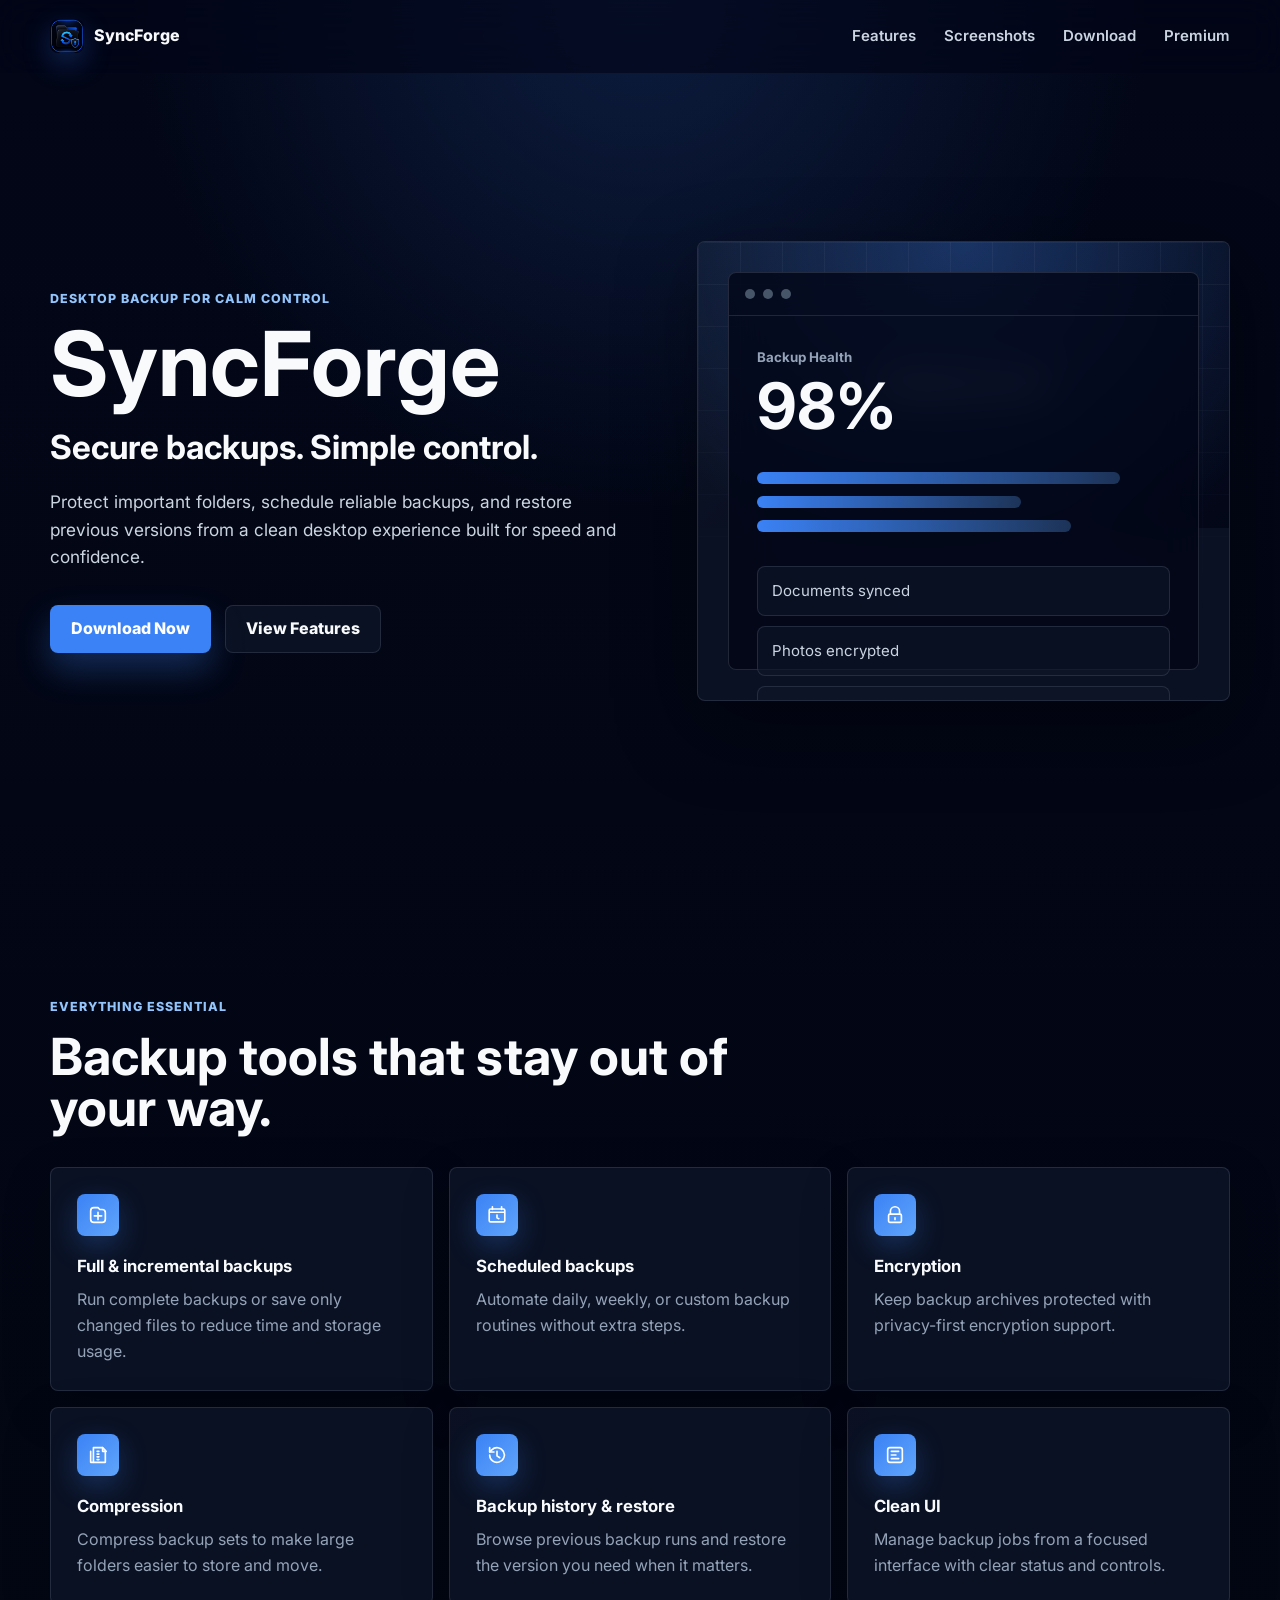
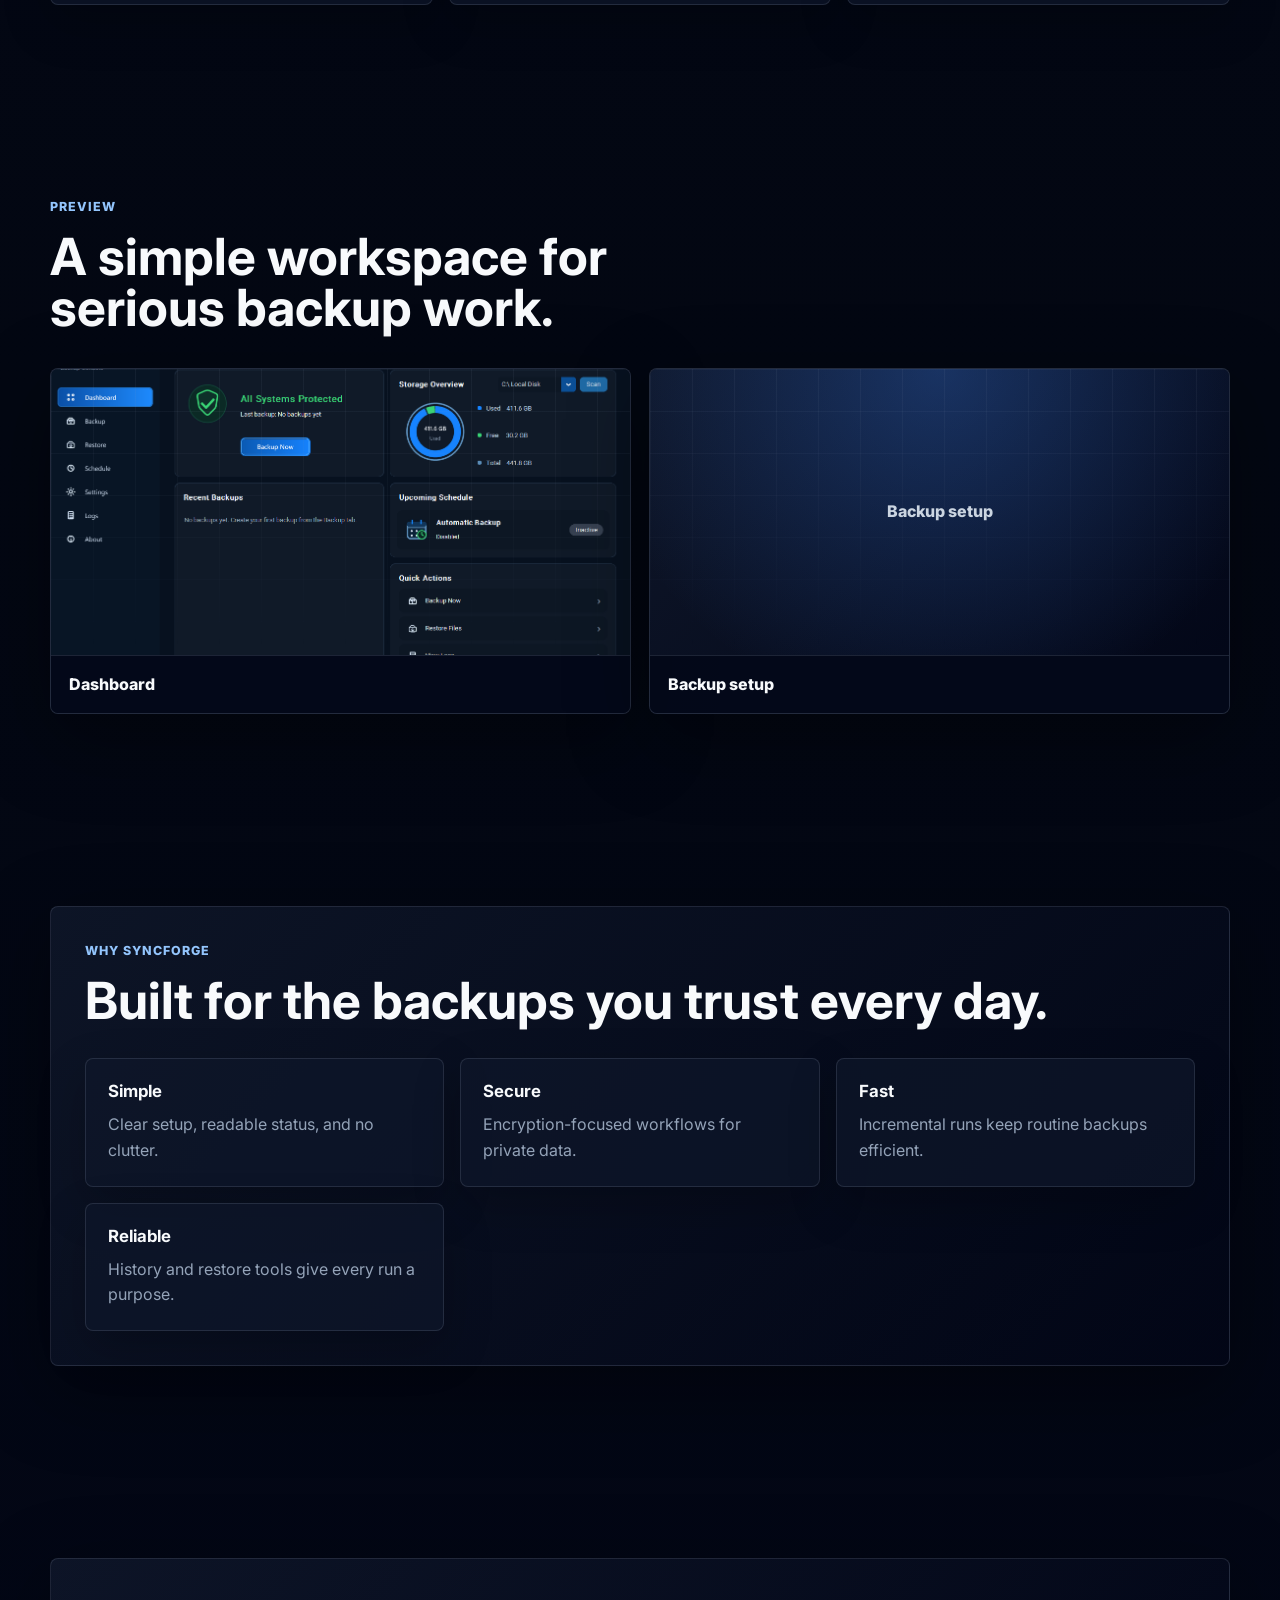
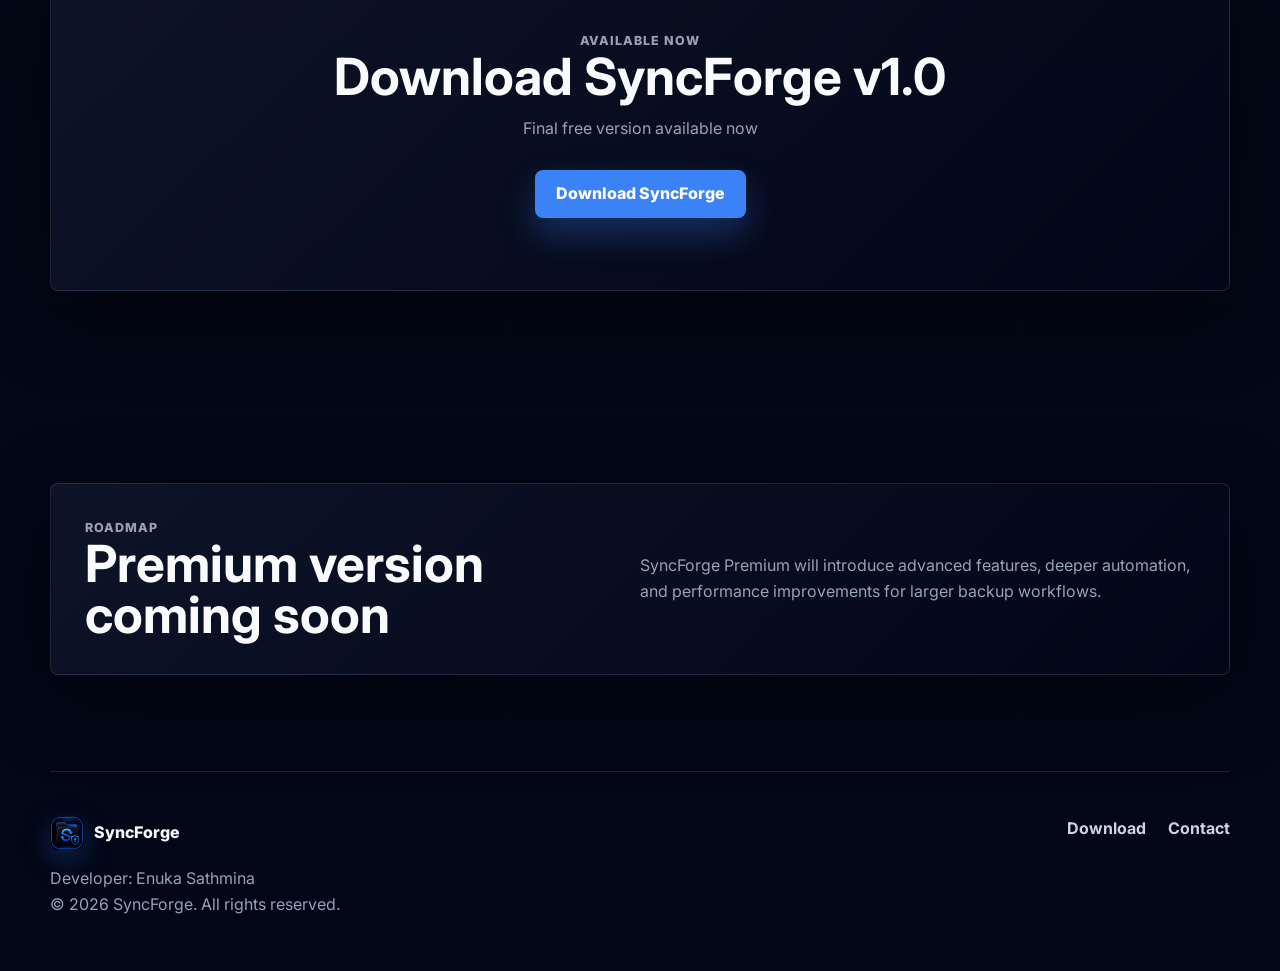
==== index.html @ fff39f25 "Add files via upload" ====
<!DOCTYPE html>
<html lang="en">
<head>
  <meta charset="UTF-8">
  <meta name="viewport" content="width=device-width, initial-scale=1.0">
  <meta name="description" content="SyncForge is a modern desktop backup application for secure backups and simple control.">
  <title>SyncForge | Secure backups. Simple control.</title>
  <link rel="icon" href="icon.ico" type="image/x-icon">
  <link rel="preconnect" href="https://fonts.googleapis.com">
  <link rel="preconnect" href="https://fonts.gstatic.com" crossorigin>
  <link href="https://fonts.googleapis.com/css2?family=Inter:wght@400;500;600;700;800&display=swap" rel="stylesheet">
  <link rel="stylesheet" href="style.css">
</head>
<body>
  <header class="site-header">
    <nav class="nav">
      <a class="brand" href="#top" aria-label="SyncForge home">
        <img class="brand-icon" src="icon.ico" alt="" aria-hidden="true">
        <span>SyncForge</span>
      </a>
      <button class="nav-toggle" type="button" aria-label="Open navigation" aria-expanded="false">
        <span></span>
        <span></span>
      </button>
      <div class="nav-links" data-nav>
        <a href="#features">Features</a>
        <a href="#screenshots">Screenshots</a>
        <a href="#download">Download</a>
        <a href="#premium">Premium</a>
      </div>
    </nav>
  </header>

  <main id="top">
    <section class="hero section">
      <div class="hero-grid">
        <div class="hero-copy reveal">
          <p class="eyebrow">Desktop backup for calm control</p>
          <h1>SyncForge</h1>
          <p class="tagline">Secure backups. Simple control.</p>
          <p class="hero-description">
            Protect important folders, schedule reliable backups, and restore previous versions from a clean desktop experience built for speed and confidence.
          </p>
          <div class="hero-actions">
            <a class="button primary" href="#download">Download Now</a>
            <a class="button secondary" href="#features">View Features</a>
          </div>
        </div>

        <div class="hero-visual reveal" aria-label="SyncForge application preview">
          <img src="assets/banner.png" alt="SyncForge dashboard preview" data-placeholder="Dashboard overview">
          <div class="mockup-shell" aria-hidden="true">
            <div class="mockup-topbar">
              <span></span>
              <span></span>
              <span></span>
            </div>
            <div class="mockup-content">
              <div>
                <small>Backup Health</small>
                <strong>98%</strong>
              </div>
              <div class="progress-stack">
                <span style="--width: 88%"></span>
                <span style="--width: 64%"></span>
                <span style="--width: 76%"></span>
              </div>
              <div class="mockup-list">
                <span>Documents synced</span>
                <span>Photos encrypted</span>
                <span>Restore point ready</span>
              </div>
            </div>
          </div>
        </div>
      </div>
    </section>

    <section class="section features" id="features">
      <div class="section-heading reveal">
        <p class="eyebrow">Everything essential</p>
        <h2>Backup tools that stay out of your way.</h2>
      </div>
      <div class="feature-grid">
        <article class="feature-card reveal">
          <span class="icon" aria-hidden="true">
            <svg viewBox="0 0 24 24"><path d="M4 7.5A3.5 3.5 0 0 1 7.5 4H12l2 2h2.5A3.5 3.5 0 0 1 20 9.5v7A3.5 3.5 0 0 1 16.5 20h-9A3.5 3.5 0 0 1 4 16.5z"/><path d="M8 13h8M12 9v8"/></svg>
          </span>
          <h3>Full & incremental backups</h3>
          <p>Run complete backups or save only changed files to reduce time and storage usage.</p>
        </article>
        <article class="feature-card reveal">
          <span class="icon" aria-hidden="true">
            <svg viewBox="0 0 24 24"><path d="M7 3v3M17 3v3M4 9h16"/><path d="M5 5.5h14A1.5 1.5 0 0 1 20.5 7v11A1.5 1.5 0 0 1 19 19.5H5A1.5 1.5 0 0 1 3.5 18V7A1.5 1.5 0 0 1 5 5.5z"/><path d="M12 12v3l2 1"/></svg>
          </span>
          <h3>Scheduled backups</h3>
          <p>Automate daily, weekly, or custom backup routines without extra steps.</p>
        </article>
        <article class="feature-card reveal">
          <span class="icon" aria-hidden="true">
            <svg viewBox="0 0 24 24"><path d="M7 11V8a5 5 0 0 1 10 0v3"/><path d="M6.5 11h11A1.5 1.5 0 0 1 19 12.5v6A1.5 1.5 0 0 1 17.5 20h-11A1.5 1.5 0 0 1 5 18.5v-6A1.5 1.5 0 0 1 6.5 11z"/><path d="M12 15v2"/></svg>
          </span>
          <h3>Encryption</h3>
          <p>Keep backup archives protected with privacy-first encryption support.</p>
        </article>
        <article class="feature-card reveal">
          <span class="icon" aria-hidden="true">
            <svg viewBox="0 0 24 24"><path d="M7 4h10l3 3v13H7z"/><path d="M17 4v4h4M4 8v12h3M11 8h2M11 11h2M11 14h2M11 17h2"/></svg>
          </span>
          <h3>Compression</h3>
          <p>Compress backup sets to make large folders easier to store and move.</p>
        </article>
        <article class="feature-card reveal">
          <span class="icon" aria-hidden="true">
            <svg viewBox="0 0 24 24"><path d="M4 12a8 8 0 1 0 2.34-5.66L4 8.68"/><path d="M4 4v4.68h4.68M12 8v5l3 2"/></svg>
          </span>
          <h3>Backup history & restore</h3>
          <p>Browse previous backup runs and restore the version you need when it matters.</p>
        </article>
        <article class="feature-card reveal">
          <span class="icon" aria-hidden="true">
            <svg viewBox="0 0 24 24"><path d="M4 6.5A2.5 2.5 0 0 1 6.5 4h11A2.5 2.5 0 0 1 20 6.5v11a2.5 2.5 0 0 1-2.5 2.5h-11A2.5 2.5 0 0 1 4 17.5z"/><path d="M8 8h8M8 12h5M8 16h8"/></svg>
          </span>
          <h3>Clean UI</h3>
          <p>Manage backup jobs from a focused interface with clear status and controls.</p>
        </article>
      </div>
    </section>

    <section class="section screenshots" id="screenshots">
      <div class="section-heading reveal">
        <p class="eyebrow">Preview</p>
        <h2>A simple workspace for serious backup work.</h2>
      </div>
      <div class="screenshot-grid">
        <figure class="screenshot-card reveal">
          <img src="Dashboard.png" alt="SyncForge dashboard screenshot" data-placeholder="Dashboard">
          <figcaption>Dashboard</figcaption>
        </figure>
        <figure class="screenshot-card reveal">
          <img src="Backup.png" alt="SyncForge backup setup screenshot" data-placeholder="Backup setup">
          <figcaption>Backup setup</figcaption>
        </figure>
      </div>
    </section>

    <section class="section why" id="why">
      <div class="why-panel reveal">
        <div>
          <p class="eyebrow">Why SyncForge</p>
          <h2>Built for the backups you trust every day.</h2>
        </div>
        <div class="why-grid">
          <div>
            <h3>Simple</h3>
            <p>Clear setup, readable status, and no clutter.</p>
          </div>
          <div>
            <h3>Secure</h3>
            <p>Encryption-focused workflows for private data.</p>
          </div>
          <div>
            <h3>Fast</h3>
            <p>Incremental runs keep routine backups efficient.</p>
          </div>
          <div>
            <h3>Reliable</h3>
            <p>History and restore tools give every run a purpose.</p>
          </div>
        </div>
      </div>
    </section>

    <section class="section download" id="download">
      <div class="download-card reveal">
        <p class="eyebrow">Available now</p>
        <h2>Download SyncForge v1.0</h2>
        <p>Final free version available now</p>
        <a class="button primary" href="https://github.com/EnukaSathmina/SyncForge-exe/releases/download/v1.0/SyncForge.exe" target="_blank" rel="noopener noreferrer">Download SyncForge</a>
      </div>
    </section>

    <section class="section premium" id="premium">
      <div class="premium-grid reveal">
        <div>
          <p class="eyebrow">Roadmap</p>
          <h2>Premium version coming soon</h2>
        </div>
        <p>
          SyncForge Premium will introduce advanced features, deeper automation, and performance improvements for larger backup workflows.
        </p>
      </div>
    </section>
  </main>

  <footer class="footer">
    <div>
      <a class="brand" href="#top" aria-label="SyncForge home">
        <img class="brand-icon" src="icon.ico" alt="" aria-hidden="true">
        <span>SyncForge</span>
      </a>
      <p>Developer: Enuka Sathmina</p>
      <p>&copy; <span data-year></span> SyncForge. All rights reserved.</p>
    </div>
    <div class="footer-links">
      <a href="#download">Download</a>
      <a href="mailto:enukasathmina@gmail.com">Contact</a>
    </div>
  </footer>

  <script src="script.js"></script>
</body>
</html>
---- style.css ----
:root {
  --bg: #020617;
  --bg-deep: #030712;
  --panel: rgba(15, 23, 42, 0.72);
  --panel-strong: rgba(15, 23, 42, 0.92);
  --line: rgba(148, 163, 184, 0.18);
  --text: #f8fafc;
  --muted: #94a3b8;
  --soft: #cbd5e1;
  --accent: #3b82f6;
  --accent-strong: #2563eb;
  --shadow: 0 24px 80px rgba(0, 0, 0, 0.38);
  --radius: 8px;
  --max-width: 1180px;
}

* {
  box-sizing: border-box;
}

html {
  scroll-behavior: smooth;
}

body {
  margin: 0;
  font-family: "Inter", system-ui, -apple-system, BlinkMacSystemFont, "Segoe UI", sans-serif;
  color: var(--text);
  background:
    radial-gradient(circle at 50% 0%, rgba(59, 130, 246, 0.18), transparent 32rem),
    linear-gradient(180deg, #020617 0%, #030712 48%, #020617 100%);
  line-height: 1.6;
  min-width: 320px;
}

body.nav-open {
  overflow: hidden;
}

a {
  color: inherit;
  text-decoration: none;
}

img {
  display: block;
  max-width: 100%;
}

.site-header {
  position: sticky;
  top: 0;
  z-index: 20;
  border-bottom: 1px solid transparent;
  background: rgba(2, 6, 23, 0.66);
  backdrop-filter: blur(18px);
}

.site-header.scrolled {
  border-color: var(--line);
}

.nav {
  width: min(100% - 40px, var(--max-width));
  height: 72px;
  margin: 0 auto;
  display: flex;
  align-items: center;
  justify-content: space-between;
}

.brand {
  display: inline-flex;
  align-items: center;
  gap: 10px;
  font-weight: 800;
  letter-spacing: 0;
}

.icon {
  display: inline-grid;
  place-items: center;
  color: #fff;
  background: linear-gradient(135deg, var(--accent), #60a5fa);
  box-shadow: 0 10px 28px rgba(59, 130, 246, 0.28);
}

.brand-icon {
  width: 34px;
  height: 34px;
  border-radius: 8px;
  object-fit: cover;
  box-shadow: 0 10px 28px rgba(59, 130, 246, 0.28);
}

.nav-links {
  display: flex;
  align-items: center;
  gap: 28px;
  color: var(--soft);
  font-size: 0.94rem;
  font-weight: 600;
}

.nav-links a {
  transition: color 180ms ease;
}

.nav-links a:hover {
  color: var(--text);
}

.nav-toggle {
  display: none;
  width: 42px;
  height: 42px;
  border: 1px solid var(--line);
  border-radius: 8px;
  background: rgba(15, 23, 42, 0.72);
  cursor: pointer;
}

.nav-toggle span {
  display: block;
  width: 18px;
  height: 2px;
  margin: 5px auto;
  border-radius: 999px;
  background: var(--text);
  transition: transform 180ms ease;
}

.section {
  width: min(100% - 40px, var(--max-width));
  margin: 0 auto;
  padding: 96px 0;
}

.hero {
  min-height: calc(100vh - 72px);
  display: grid;
  align-items: center;
  padding-top: 64px;
}

.hero-grid {
  display: grid;
  grid-template-columns: minmax(0, 1fr) minmax(380px, 0.9fr);
  gap: 54px;
  align-items: center;
}

.eyebrow {
  margin: 0 0 14px;
  color: #93c5fd;
  font-size: 0.78rem;
  font-weight: 800;
  letter-spacing: 0.08em;
  text-transform: uppercase;
}

h1,
h2,
h3,
p {
  overflow-wrap: break-word;
}

h1 {
  margin: 0;
  font-size: clamp(3.35rem, 7vw, 6rem);
  line-height: 0.92;
  letter-spacing: 0;
  overflow-wrap: normal;
  word-break: keep-all;
}

h2 {
  margin: 0;
  font-size: clamp(2rem, 4vw, 4rem);
  line-height: 1;
  letter-spacing: 0;
}

h3 {
  margin: 0 0 10px;
  font-size: 1.05rem;
  line-height: 1.25;
}

.tagline {
  margin: 22px 0 0;
  color: var(--text);
  font-size: clamp(1.35rem, 2.6vw, 2.2rem);
  font-weight: 700;
  line-height: 1.15;
}

.hero-description {
  max-width: 650px;
  margin: 22px 0 0;
  color: var(--soft);
  font-size: 1.08rem;
}

.hero-actions {
  display: flex;
  flex-wrap: wrap;
  gap: 14px;
  margin-top: 34px;
}

.button {
  display: inline-flex;
  align-items: center;
  justify-content: center;
  min-height: 48px;
  padding: 0 20px;
  border: 1px solid transparent;
  border-radius: 8px;
  font-weight: 800;
  transition: transform 180ms ease, border-color 180ms ease, background 180ms ease, box-shadow 180ms ease;
}

.button:hover {
  transform: translateY(-2px);
}

.button.primary {
  background: var(--accent);
  color: #fff;
  box-shadow: 0 16px 34px rgba(59, 130, 246, 0.3);
}

.button.primary:hover {
  background: var(--accent-strong);
}

.button.secondary {
  border-color: var(--line);
  color: var(--text);
  background: rgba(15, 23, 42, 0.66);
}

.button.secondary:hover {
  border-color: rgba(59, 130, 246, 0.48);
  background: rgba(30, 41, 59, 0.72);
}

.hero-visual,
.screenshot-card {
  position: relative;
  overflow: hidden;
  border: 1px solid var(--line);
  border-radius: var(--radius);
  background: var(--panel);
  box-shadow: var(--shadow);
}

.hero-visual {
  min-height: 460px;
  isolation: isolate;
}

.hero-visual img {
  position: absolute;
  inset: 0;
  width: 100%;
  height: 100%;
  object-fit: cover;
  opacity: 0.42;
}

.hero-visual img.is-missing,
.screenshot-card img.is-missing {
  display: none;
}

.mockup-shell {
  position: absolute;
  inset: 30px;
  z-index: 2;
  border: 1px solid rgba(226, 232, 240, 0.14);
  border-radius: var(--radius);
  background: rgba(2, 6, 23, 0.78);
  backdrop-filter: blur(20px);
}

.mockup-topbar {
  display: flex;
  gap: 8px;
  padding: 16px;
  border-bottom: 1px solid var(--line);
}

.mockup-topbar span {
  width: 10px;
  height: 10px;
  border-radius: 50%;
  background: #475569;
}

.mockup-content {
  padding: 28px;
}

.mockup-content small {
  color: var(--muted);
  font-weight: 700;
}

.mockup-content strong {
  display: block;
  margin-top: 4px;
  font-size: 4rem;
  line-height: 1;
}

.progress-stack {
  display: grid;
  gap: 12px;
  margin: 34px 0;
}

.progress-stack span {
  height: 12px;
  width: var(--width);
  border-radius: 999px;
  background: linear-gradient(90deg, var(--accent), rgba(96, 165, 250, 0.28));
}

.mockup-list {
  display: grid;
  gap: 10px;
  color: var(--soft);
  font-size: 0.94rem;
}

.mockup-list span {
  padding: 12px 14px;
  border: 1px solid var(--line);
  border-radius: var(--radius);
  background: rgba(15, 23, 42, 0.64);
}

.section-heading {
  max-width: 720px;
  margin-bottom: 34px;
}

.feature-grid,
.why-grid {
  display: grid;
  grid-template-columns: repeat(3, minmax(0, 1fr));
  gap: 16px;
}

.feature-card,
.why-grid div {
  border: 1px solid var(--line);
  border-radius: var(--radius);
  background: var(--panel);
  box-shadow: 0 18px 48px rgba(0, 0, 0, 0.22);
}

.feature-card {
  padding: 26px;
  transition: transform 180ms ease, border-color 180ms ease, background 180ms ease;
}

.feature-card:hover {
  transform: translateY(-4px);
  border-color: rgba(59, 130, 246, 0.44);
  background: var(--panel-strong);
}

.feature-card p,
.why-grid p,
.premium-grid p,
.download-card p,
.footer p {
  margin: 0;
  color: var(--muted);
}

.icon {
  width: 42px;
  height: 42px;
  margin-bottom: 20px;
  border-radius: 8px;
}

.icon svg {
  width: 22px;
  height: 22px;
  fill: none;
  stroke: currentColor;
  stroke-width: 1.8;
  stroke-linecap: round;
  stroke-linejoin: round;
}

.screenshot-grid {
  display: grid;
  grid-template-columns: repeat(2, minmax(0, 1fr));
  gap: 18px;
}

.screenshot-card {
  margin: 0;
  min-height: 330px;
  display: flex;
  flex-direction: column;
}

.screenshot-card::before,
.hero-visual::before {
  content: attr(data-placeholder);
}

.screenshot-card::after,
.hero-visual::after {
  content: "";
  position: absolute;
  inset: 0;
  background:
    linear-gradient(rgba(148, 163, 184, 0.08) 1px, transparent 1px),
    linear-gradient(90deg, rgba(148, 163, 184, 0.08) 1px, transparent 1px);
  background-size: 42px 42px;
  mask-image: linear-gradient(to bottom, black, transparent 82%);
  pointer-events: none;
}

.screenshot-card img {
  width: 100%;
  height: 286px;
  object-fit: cover;
}

.screenshot-card figcaption {
  position: relative;
  z-index: 2;
  padding: 16px 18px;
  border-top: 1px solid var(--line);
  background: rgba(2, 6, 23, 0.78);
  font-weight: 800;
}

.image-placeholder {
  min-height: 286px;
  display: grid;
  place-items: center;
  padding: 24px;
  color: var(--soft);
  background:
    radial-gradient(circle at 50% 0%, rgba(59, 130, 246, 0.3), transparent 22rem),
    linear-gradient(135deg, rgba(15, 23, 42, 0.82), rgba(2, 6, 23, 0.92));
  text-align: center;
  font-weight: 800;
}

.why-panel,
.download-card,
.premium-grid {
  border: 1px solid var(--line);
  border-radius: var(--radius);
  background: linear-gradient(135deg, rgba(15, 23, 42, 0.86), rgba(2, 6, 23, 0.86));
  box-shadow: var(--shadow);
}

.why-panel {
  padding: 34px;
}

.why-grid {
  margin-top: 32px;
}

.why-grid div {
  padding: 22px;
}

.download-card {
  padding: clamp(34px, 6vw, 72px);
  text-align: center;
}

.download-card h2 {
  margin-bottom: 14px;
}

.download-card .button {
  margin-top: 28px;
}

.premium-grid {
  display: grid;
  grid-template-columns: 0.95fr 1fr;
  gap: 28px;
  align-items: center;
  padding: 34px;
}

.footer {
  width: min(100% - 40px, var(--max-width));
  margin: 0 auto;
  padding: 44px 0 54px;
  border-top: 1px solid var(--line);
  display: flex;
  justify-content: space-between;
  gap: 28px;
}

.footer .brand {
  margin-bottom: 16px;
}

.footer-links {
  display: flex;
  gap: 22px;
  color: var(--soft);
  font-weight: 700;
}

.footer-links a:hover {
  color: var(--text);
}

.reveal {
  opacity: 0;
  transform: translateY(18px);
  transition: opacity 600ms ease, transform 600ms ease;
}

.reveal.visible {
  opacity: 1;
  transform: translateY(0);
}

@media (max-width: 1040px) {
  .hero-grid,
  .premium-grid {
    grid-template-columns: 1fr;
  }

  .hero {
    min-height: auto;
  }

  .hero-visual {
    min-height: 410px;
  }

  .feature-grid,
  .why-grid {
    grid-template-columns: repeat(2, minmax(0, 1fr));
  }
}

@media (max-width: 720px) {
  .nav-toggle {
    display: block;
  }

  .nav-links {
    position: fixed;
    top: 72px;
    left: 20px;
    right: 20px;
    display: grid;
    gap: 0;
    padding: 10px;
    border: 1px solid var(--line);
    border-radius: var(--radius);
    background: rgba(2, 6, 23, 0.96);
    box-shadow: var(--shadow);
    opacity: 0;
    pointer-events: none;
    transform: translateY(-10px);
    transition: opacity 180ms ease, transform 180ms ease;
  }

  .nav-links.open {
    opacity: 1;
    pointer-events: auto;
    transform: translateY(0);
  }

  .nav-links a {
    padding: 14px;
    border-radius: 8px;
  }

  .nav-links a:hover {
    background: rgba(15, 23, 42, 0.9);
  }

  .nav-toggle[aria-expanded="true"] span:first-child {
    transform: translateY(3px) rotate(45deg);
  }

  .nav-toggle[aria-expanded="true"] span:last-child {
    transform: translateY(-4px) rotate(-45deg);
  }

  .section {
    width: min(100% - 28px, var(--max-width));
    padding: 72px 0;
  }

  .hero {
    padding-top: 42px;
  }

  .hero-actions,
  .button {
    width: 100%;
  }

  .feature-grid,
  .why-grid,
  .screenshot-grid {
    grid-template-columns: 1fr;
  }

  .hero-visual,
  .screenshot-card {
    min-height: 320px;
  }

  .mockup-shell {
    inset: 16px;
  }

  .mockup-content {
    padding: 20px;
  }

  .mockup-content strong {
    font-size: 3rem;
  }

  .footer {
    width: min(100% - 28px, var(--max-width));
    flex-direction: column;
  }

  .footer-links {
    flex-wrap: wrap;
  }
}

@media (prefers-reduced-motion: reduce) {
  *,
  *::before,
  *::after {
    scroll-behavior: auto !important;
    transition-duration: 0.01ms !important;
    animation-duration: 0.01ms !important;
  }
}
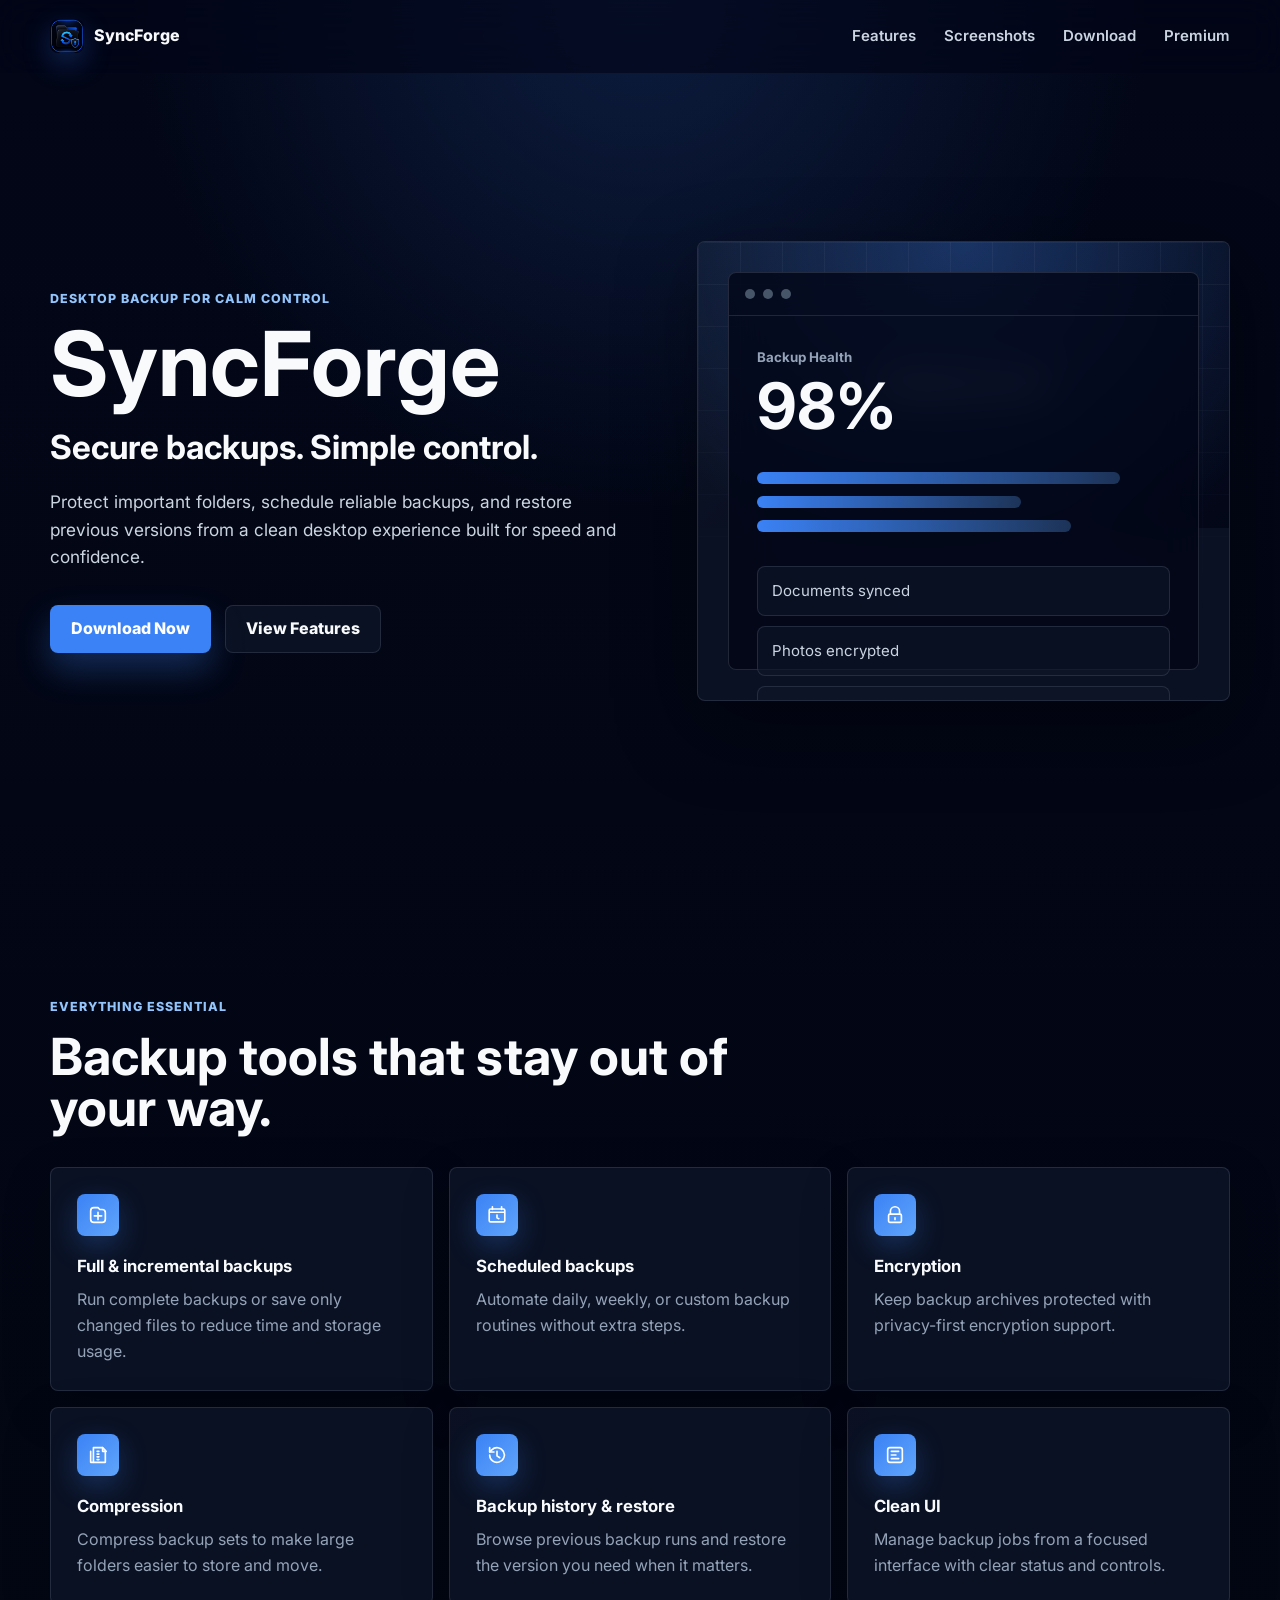
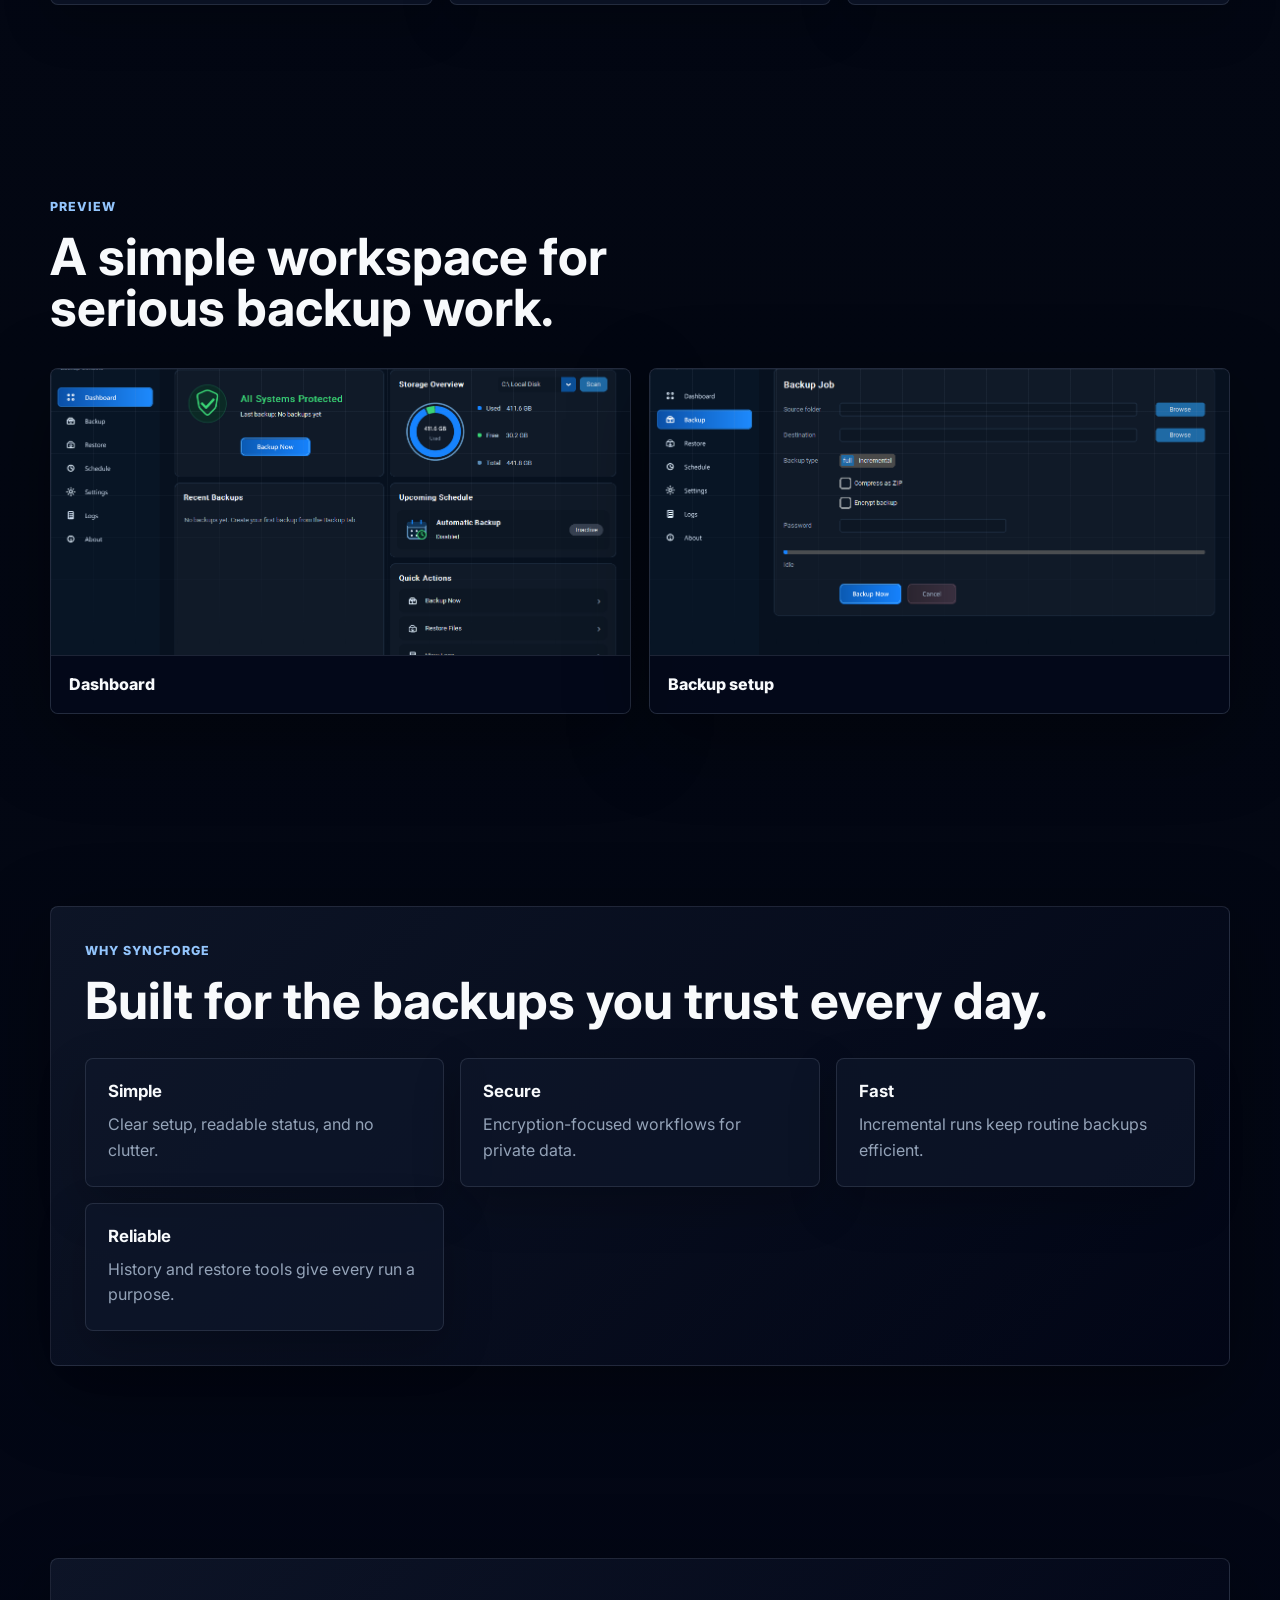
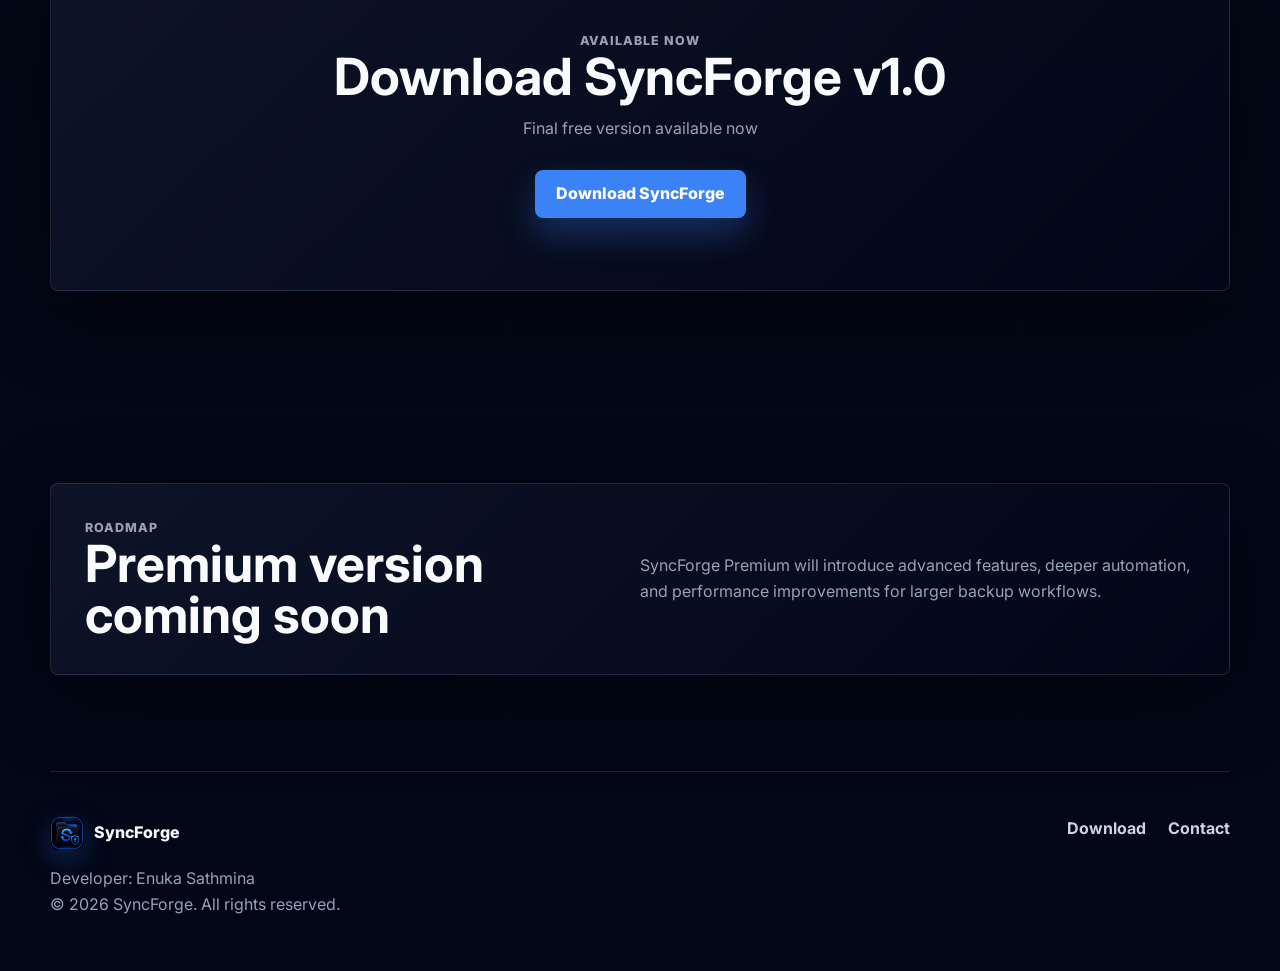
==== commit 22d2fa00: "Rename Backup.png to backup.png in index.html" ====
--- a/index.html
+++ b/index.html
@@ -138,7 +138,7 @@
           <figcaption>Dashboard</figcaption>
         </figure>
         <figure class="screenshot-card reveal">
-          <img src="Backup.png" alt="SyncForge backup setup screenshot" data-placeholder="Backup setup">
+          <img src="backup.png" alt="SyncForge backup setup screenshot" data-placeholder="Backup setup">
           <figcaption>Backup setup</figcaption>
         </figure>
       </div>
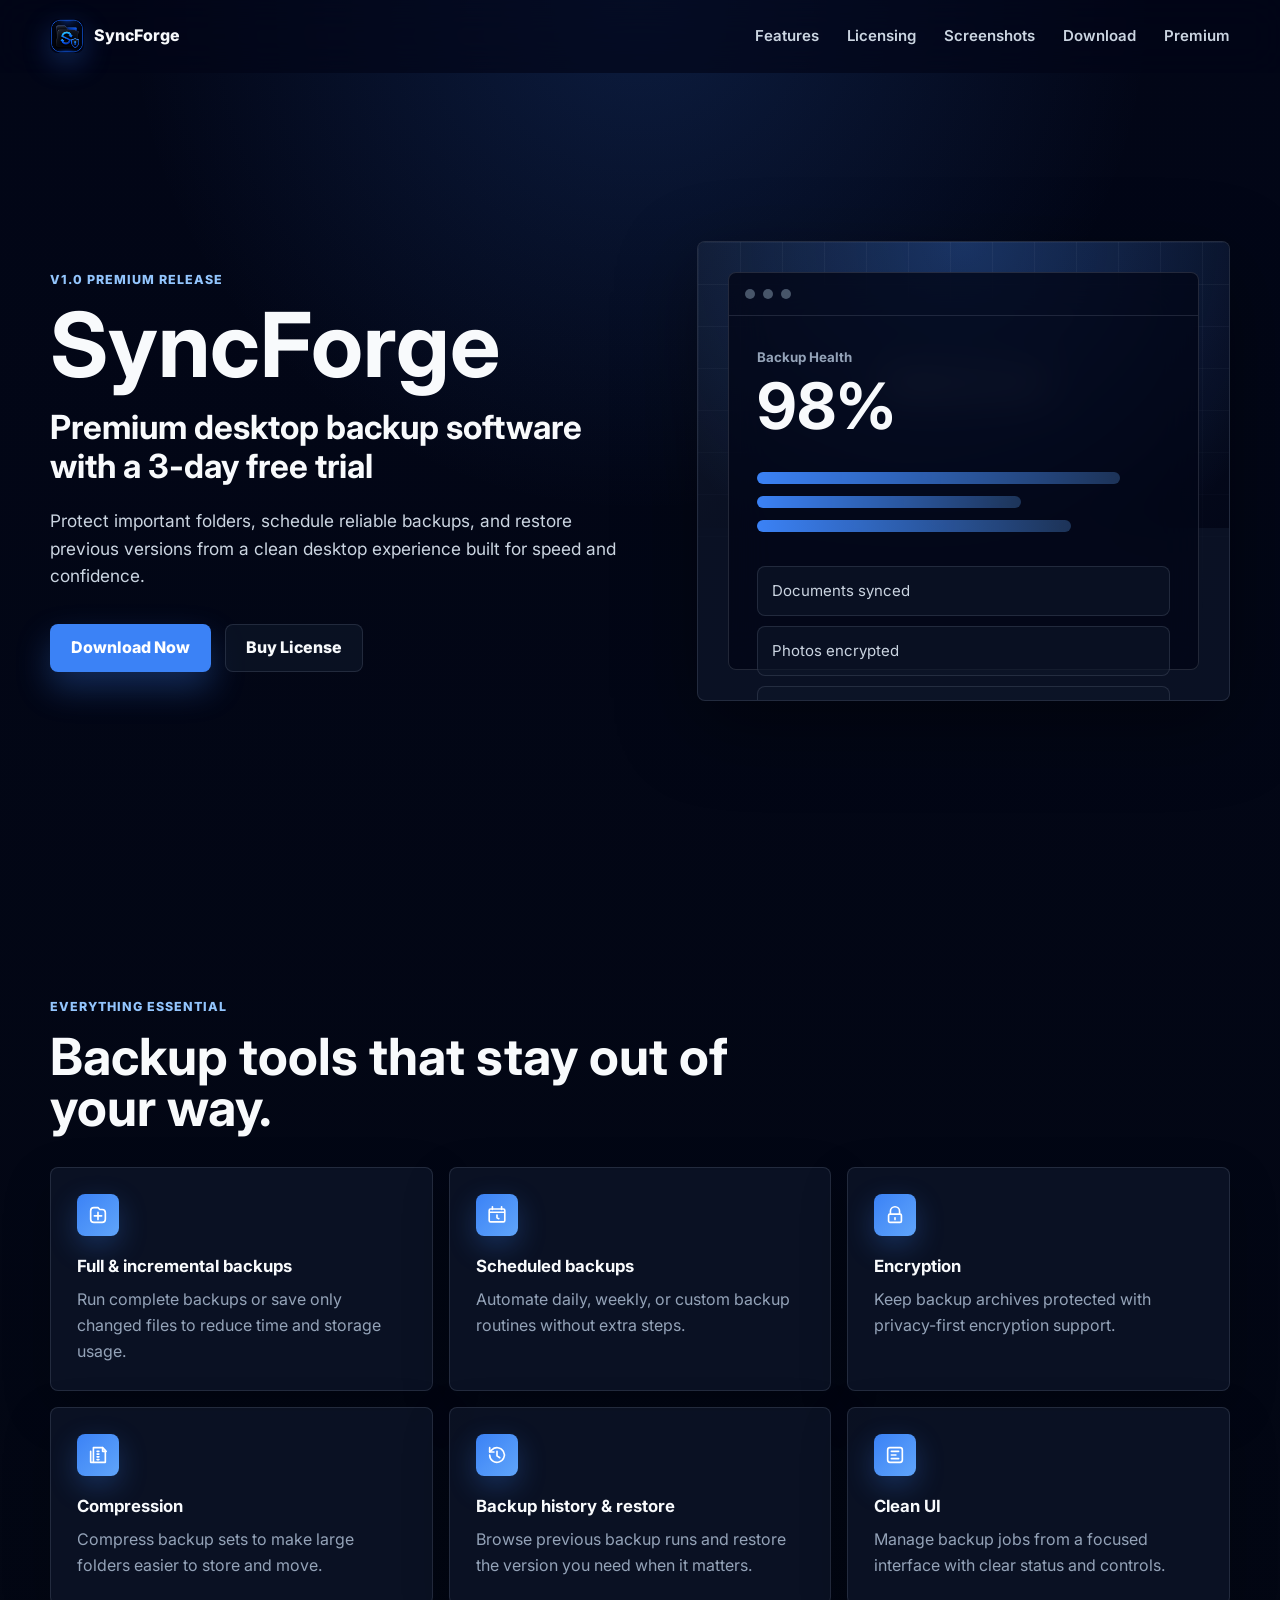
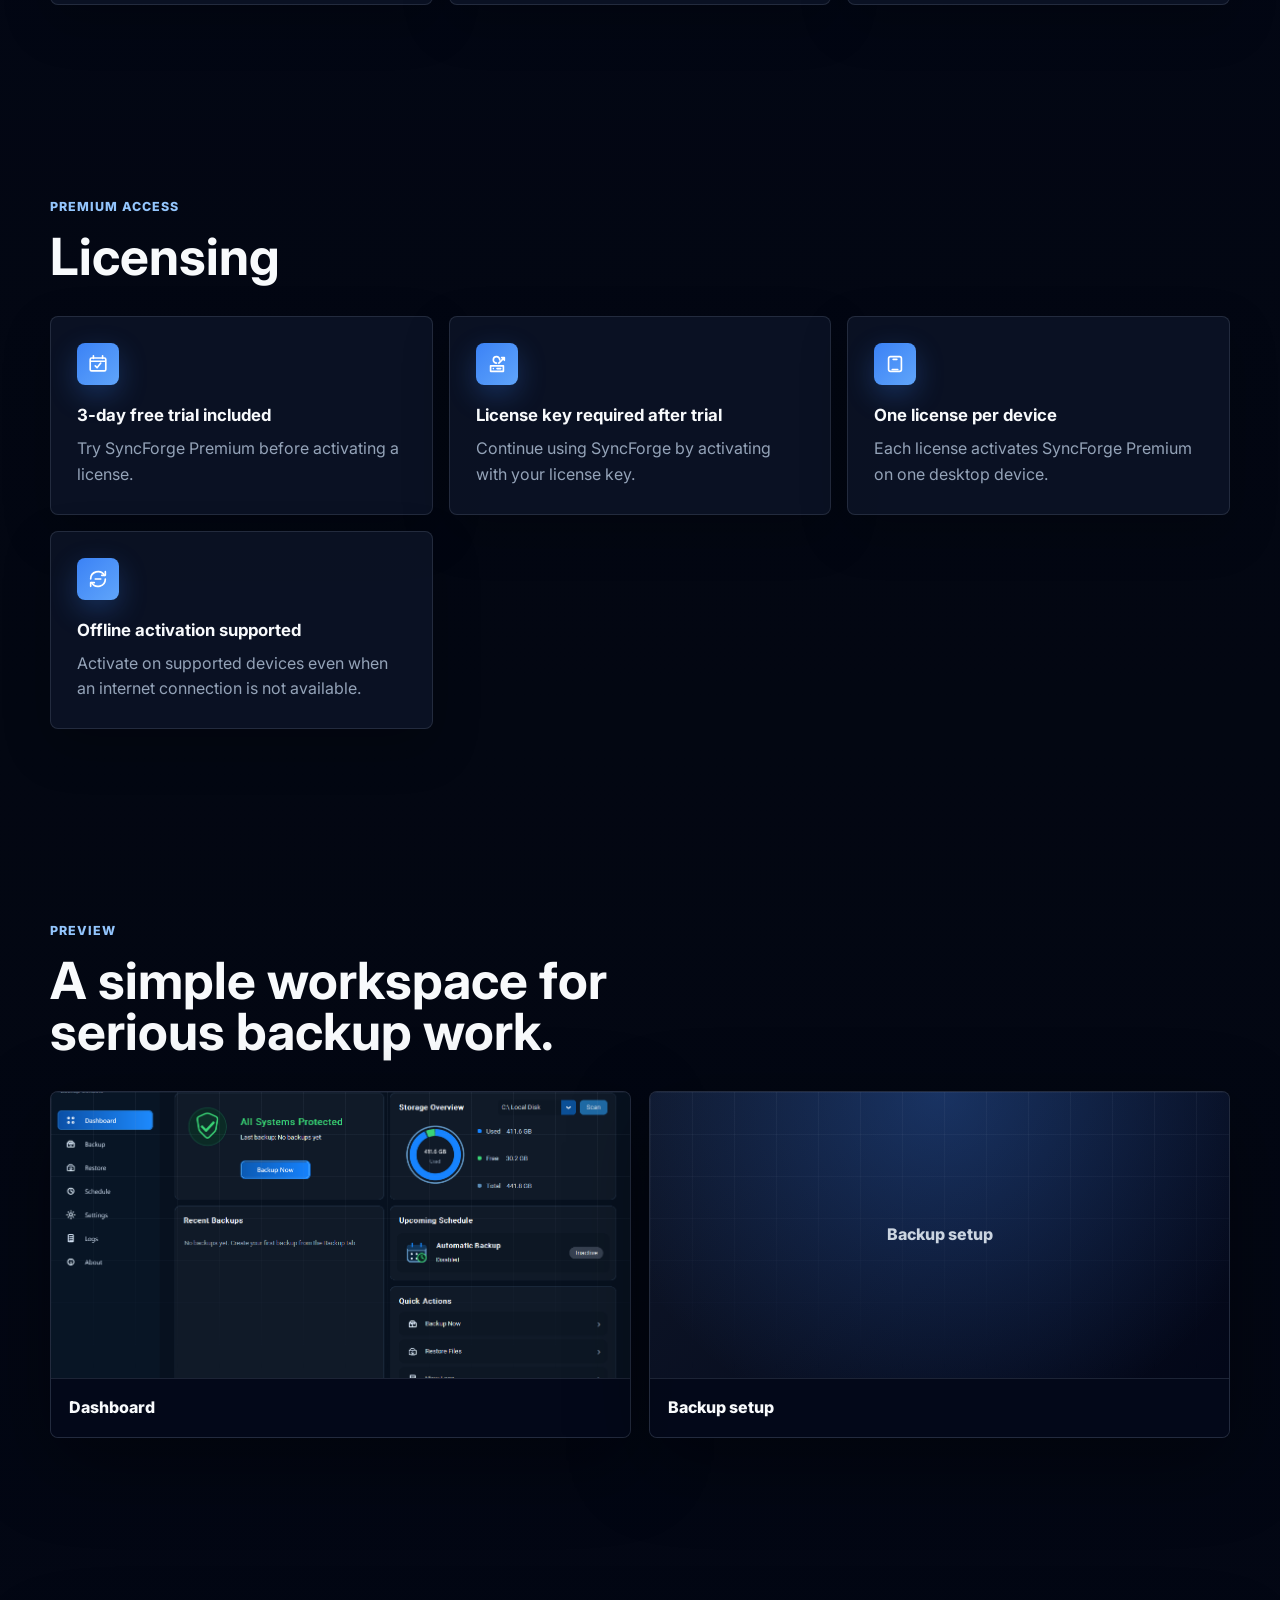
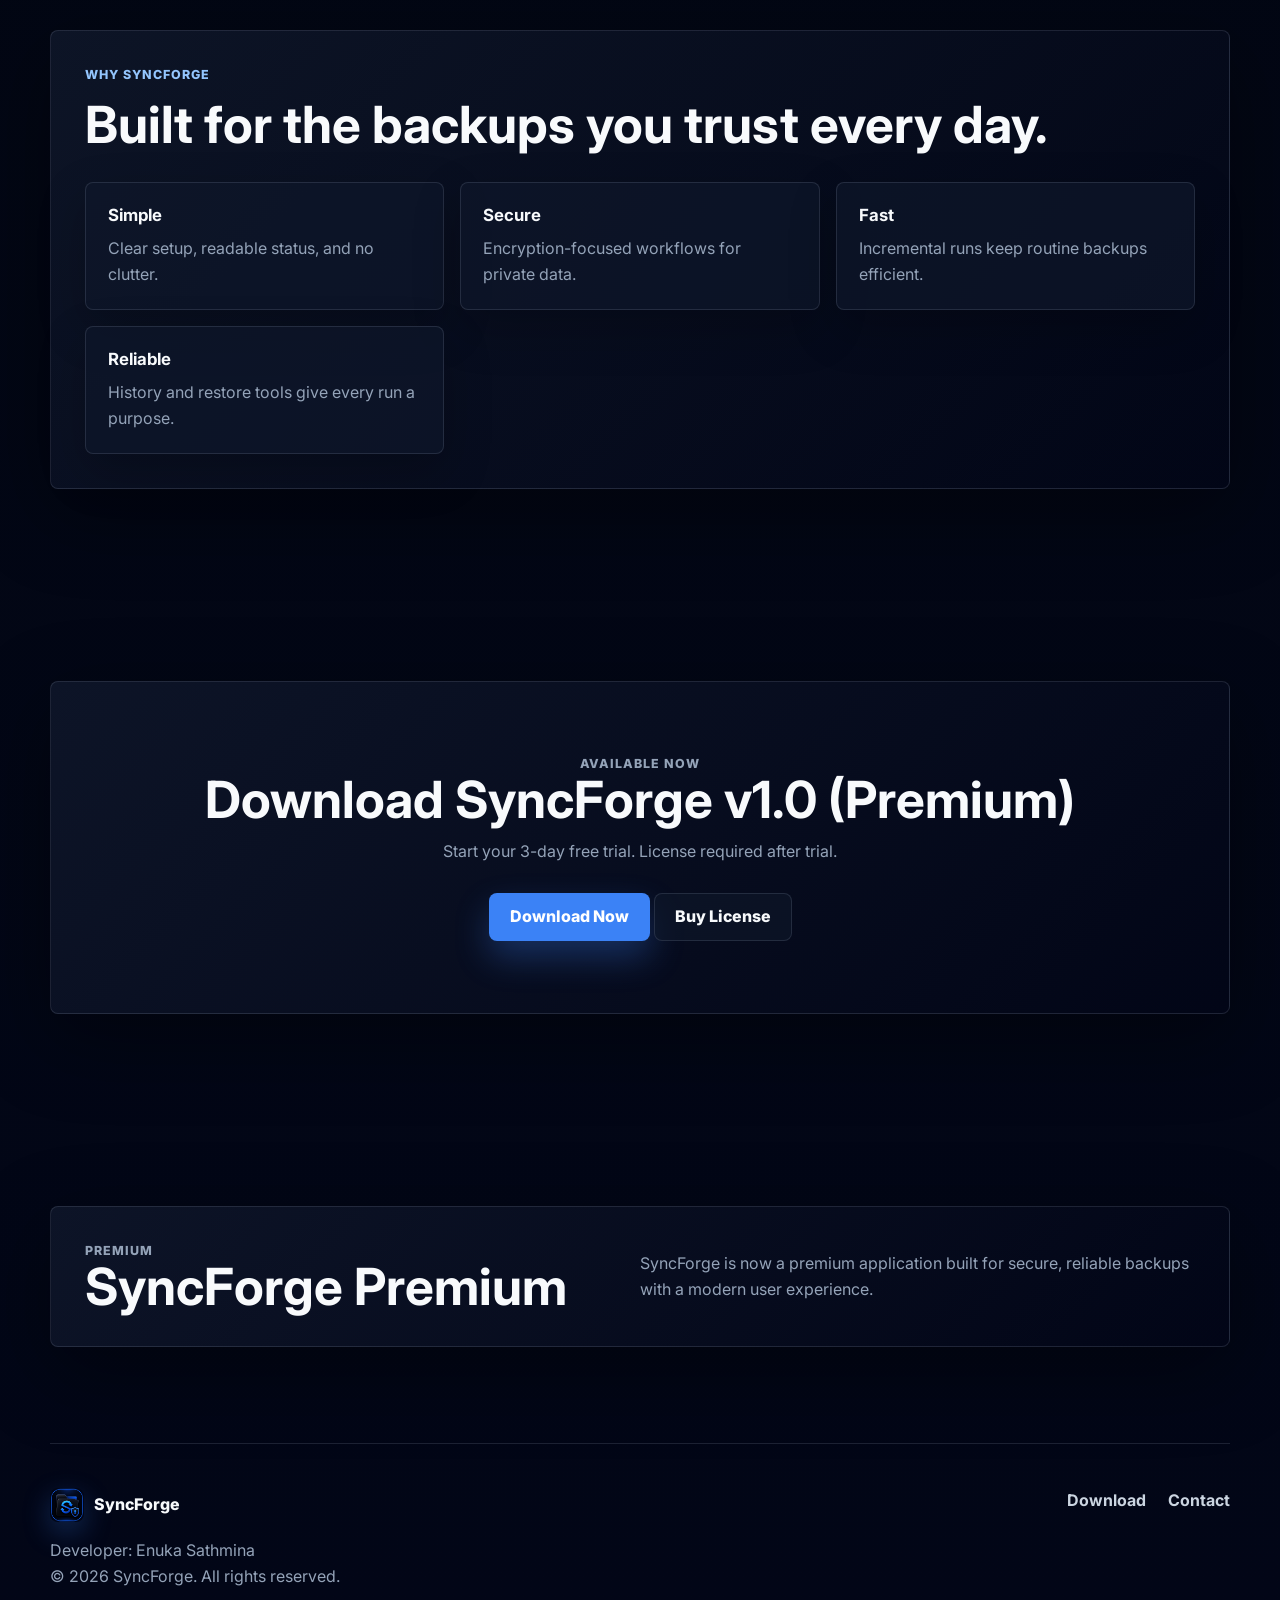
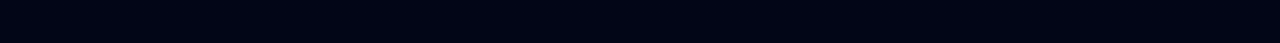
==== commit c15dc899: "Add files via upload" ====
--- a/index.html
+++ b/index.html
@@ -3,7 +3,7 @@
 <head>
   <meta charset="UTF-8">
   <meta name="viewport" content="width=device-width, initial-scale=1.0">
-  <meta name="description" content="SyncForge is a modern desktop backup application for secure backups and simple control.">
+  <meta name="description" content="SyncForge is a premium desktop backup application with secure backups, scheduling, encryption, and a 3-day free trial.">
   <title>SyncForge | Secure backups. Simple control.</title>
   <link rel="icon" href="icon.ico" type="image/x-icon">
   <link rel="preconnect" href="https://fonts.googleapis.com">
@@ -24,6 +24,7 @@
       </button>
       <div class="nav-links" data-nav>
         <a href="#features">Features</a>
+        <a href="#licensing">Licensing</a>
         <a href="#screenshots">Screenshots</a>
         <a href="#download">Download</a>
         <a href="#premium">Premium</a>
@@ -35,15 +36,15 @@
     <section class="hero section">
       <div class="hero-grid">
         <div class="hero-copy reveal">
-          <p class="eyebrow">Desktop backup for calm control</p>
+          <p class="eyebrow">v1.0 Premium Release</p>
           <h1>SyncForge</h1>
-          <p class="tagline">Secure backups. Simple control.</p>
+          <p class="tagline">Premium desktop backup software with a 3-day free trial</p>
           <p class="hero-description">
             Protect important folders, schedule reliable backups, and restore previous versions from a clean desktop experience built for speed and confidence.
           </p>
           <div class="hero-actions">
             <a class="button primary" href="#download">Download Now</a>
-            <a class="button secondary" href="#features">View Features</a>
+            <a class="button secondary" href="buy.html">Buy License</a>
           </div>
         </div>
 
@@ -127,6 +128,43 @@
       </div>
     </section>
 
+    <section class="section licensing" id="licensing">
+      <div class="section-heading reveal">
+        <p class="eyebrow">Premium access</p>
+        <h2>Licensing</h2>
+      </div>
+      <div class="feature-grid">
+        <article class="feature-card reveal">
+          <span class="icon" aria-hidden="true">
+            <svg viewBox="0 0 24 24"><path d="M7 3v3M17 3v3M4 9h16"/><path d="M5 5.5h14A1.5 1.5 0 0 1 20.5 7v11A1.5 1.5 0 0 1 19 19.5H5A1.5 1.5 0 0 1 3.5 18V7A1.5 1.5 0 0 1 5 5.5z"/><path d="M9 14l2 2 4-5"/></svg>
+          </span>
+          <h3>3-day free trial included</h3>
+          <p>Try SyncForge Premium before activating a license.</p>
+        </article>
+        <article class="feature-card reveal">
+          <span class="icon" aria-hidden="true">
+            <svg viewBox="0 0 24 24"><path d="M15 7.5a3.5 3.5 0 1 0-3.5 3.5"/><path d="M14 11l6-6M17 5h3v3"/><path d="M5 14h14v6H5z"/><path d="M8 17h.01M12 17h4"/></svg>
+          </span>
+          <h3>License key required after trial</h3>
+          <p>Continue using SyncForge by activating with your license key.</p>
+        </article>
+        <article class="feature-card reveal">
+          <span class="icon" aria-hidden="true">
+            <svg viewBox="0 0 24 24"><path d="M7 4h10a2 2 0 0 1 2 2v12a2 2 0 0 1-2 2H7a2 2 0 0 1-2-2V6a2 2 0 0 1 2-2z"/><path d="M9 18h6M10 7h4"/></svg>
+          </span>
+          <h3>One license per device</h3>
+          <p>Each license activates SyncForge Premium on one desktop device.</p>
+        </article>
+        <article class="feature-card reveal">
+          <span class="icon" aria-hidden="true">
+            <svg viewBox="0 0 24 24"><path d="M4 12a8 8 0 0 1 14.93-4"/><path d="M20 4v4h-4"/><path d="M20 12a8 8 0 0 1-14.93 4"/><path d="M4 20v-4h4"/><path d="M9 12h6"/></svg>
+          </span>
+          <h3>Offline activation supported</h3>
+          <p>Activate on supported devices even when an internet connection is not available.</p>
+        </article>
+      </div>
+    </section>
+
     <section class="section screenshots" id="screenshots">
       <div class="section-heading reveal">
         <p class="eyebrow">Preview</p>
@@ -138,7 +176,7 @@
           <figcaption>Dashboard</figcaption>
         </figure>
         <figure class="screenshot-card reveal">
-          <img src="backup.png" alt="SyncForge backup setup screenshot" data-placeholder="Backup setup">
+          <img src="Backup.png" alt="SyncForge backup setup screenshot" data-placeholder="Backup setup">
           <figcaption>Backup setup</figcaption>
         </figure>
       </div>
@@ -174,20 +212,21 @@
     <section class="section download" id="download">
       <div class="download-card reveal">
         <p class="eyebrow">Available now</p>
-        <h2>Download SyncForge v1.0</h2>
-        <p>Final free version available now</p>
-        <a class="button primary" href="https://github.com/EnukaSathmina/SyncForge-exe/releases/download/v1.0/SyncForge.exe" target="_blank" rel="noopener noreferrer">Download SyncForge</a>
+        <h2>Download SyncForge v1.0 (Premium)</h2>
+        <p>Start your 3-day free trial. License required after trial.</p>
+        <a class="button primary" href="https://github.com/EnukaSathmina/SyncForge/releases/download/SyncForge_v1.0/SyncForge.exe" target="_blank" rel="noopener noreferrer">Download Now</a>
+        <a class="button secondary" href="buy.html">Buy License</a>
       </div>
     </section>
 
     <section class="section premium" id="premium">
       <div class="premium-grid reveal">
         <div>
-          <p class="eyebrow">Roadmap</p>
-          <h2>Premium version coming soon</h2>
+          <p class="eyebrow">Premium</p>
+          <h2>SyncForge Premium</h2>
         </div>
         <p>
-          SyncForge Premium will introduce advanced features, deeper automation, and performance improvements for larger backup workflows.
+          SyncForge is now a premium application built for secure, reliable backups with a modern user experience.
         </p>
       </div>
     </section>
--- a/style.css
+++ b/style.css
@@ -210,6 +210,17 @@
   margin-top: 34px;
 }
 
+.page-hero {
+  min-height: 520px;
+  display: grid;
+  align-items: center;
+  padding-top: 88px;
+}
+
+.page-hero-copy {
+  max-width: 860px;
+}
+
 .button {
   display: inline-flex;
   align-items: center;
@@ -366,6 +377,21 @@
 .feature-card {
   padding: 26px;
   transition: transform 180ms ease, border-color 180ms ease, background 180ms ease;
+}
+
+.step-label {
+  display: inline-flex;
+  align-items: center;
+  min-height: 32px;
+  margin-bottom: 18px;
+  padding: 0 12px;
+  border: 1px solid rgba(59, 130, 246, 0.36);
+  border-radius: 8px;
+  color: #bfdbfe;
+  background: rgba(59, 130, 246, 0.12);
+  font-size: 0.78rem;
+  font-weight: 800;
+  text-transform: uppercase;
 }
 
 .feature-card:hover {
@@ -493,12 +519,41 @@
   margin-top: 28px;
 }
 
+.contact-actions {
+  display: flex;
+  flex-wrap: wrap;
+  justify-content: center;
+  gap: 14px;
+}
+
+.contact-email {
+  margin-top: 14px !important;
+  color: var(--soft) !important;
+  font-weight: 800;
+}
+
 .premium-grid {
   display: grid;
   grid-template-columns: 0.95fr 1fr;
   gap: 28px;
   align-items: center;
   padding: 34px;
+}
+
+.guide-list {
+  margin: 0;
+  padding-left: 22px;
+  color: var(--soft);
+  font-weight: 700;
+}
+
+.guide-list li + li {
+  margin-top: 10px;
+}
+
+.back-section {
+  padding-top: 0;
+  text-align: center;
 }
 
 .footer {
@@ -612,7 +667,13 @@
     padding-top: 42px;
   }
 
+  .page-hero {
+    min-height: auto;
+    padding-top: 72px;
+  }
+
   .hero-actions,
+  .contact-actions,
   .button {
     width: 100%;
   }
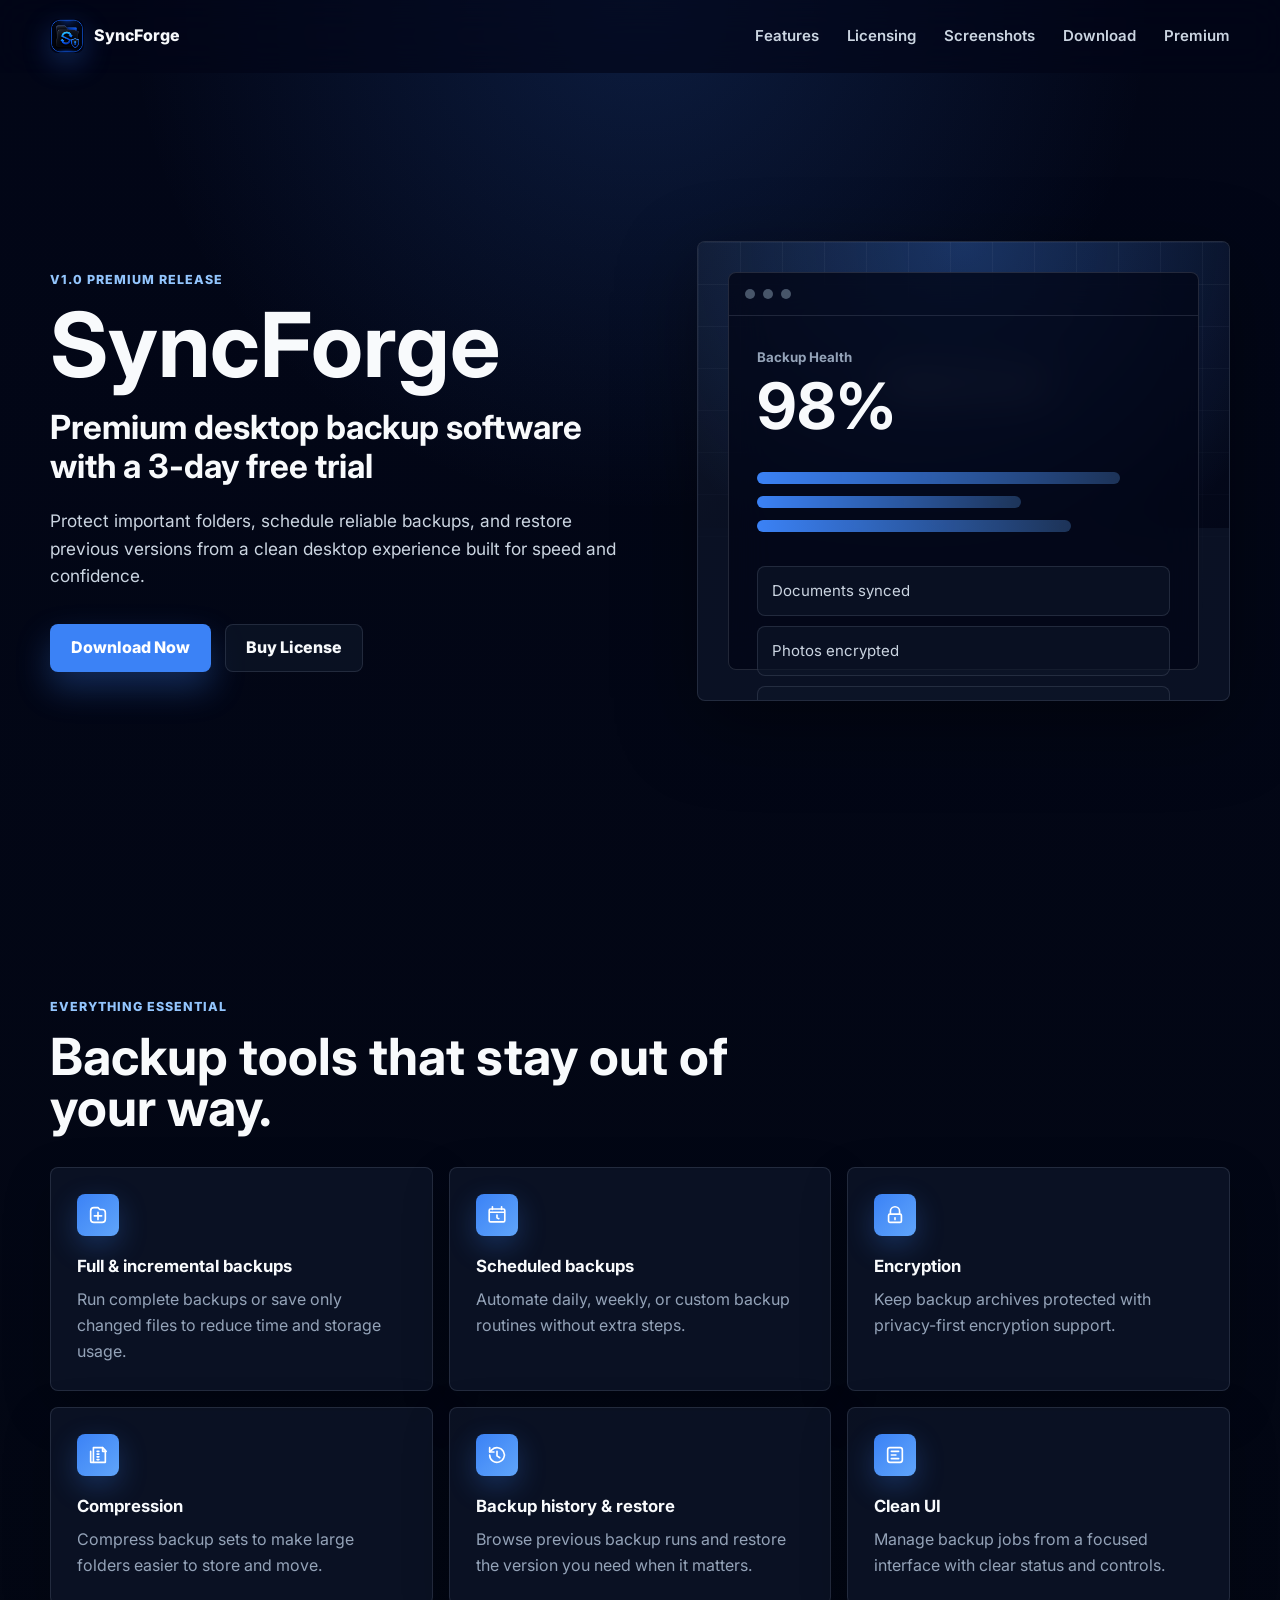
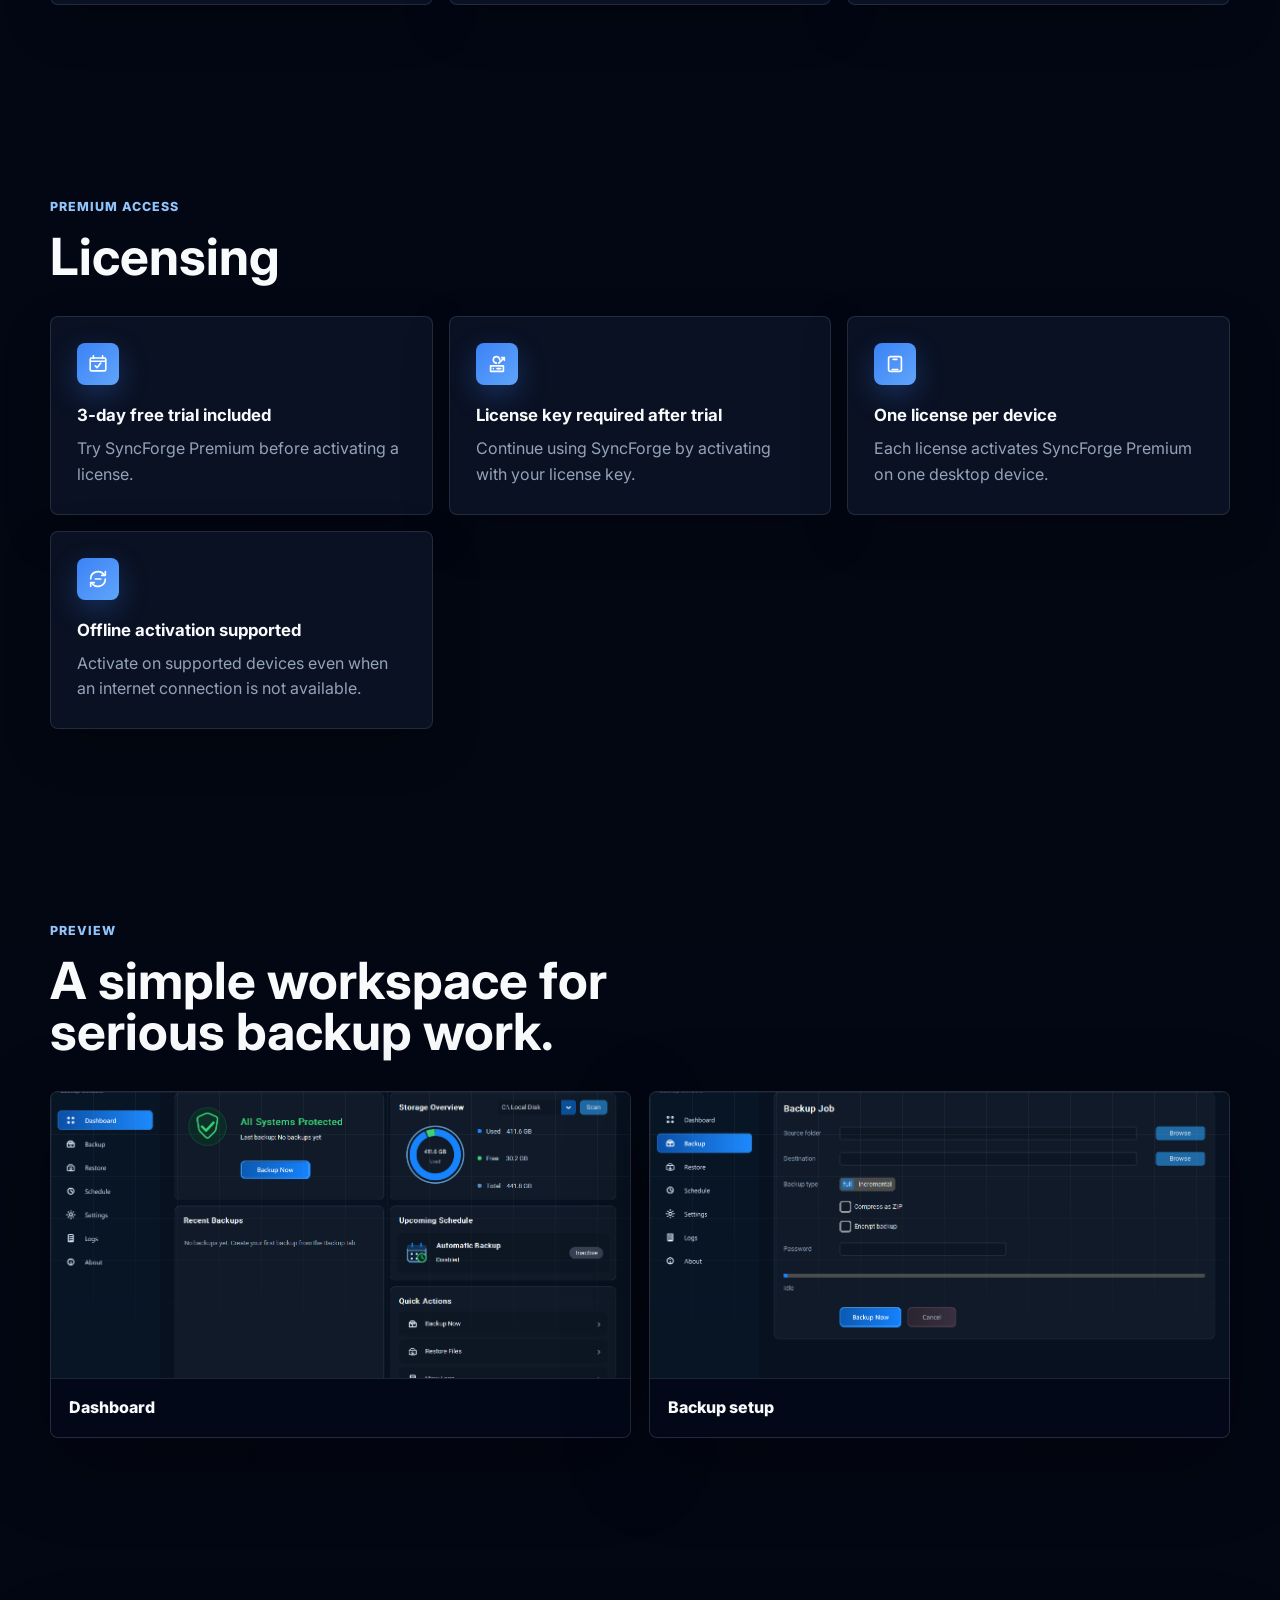
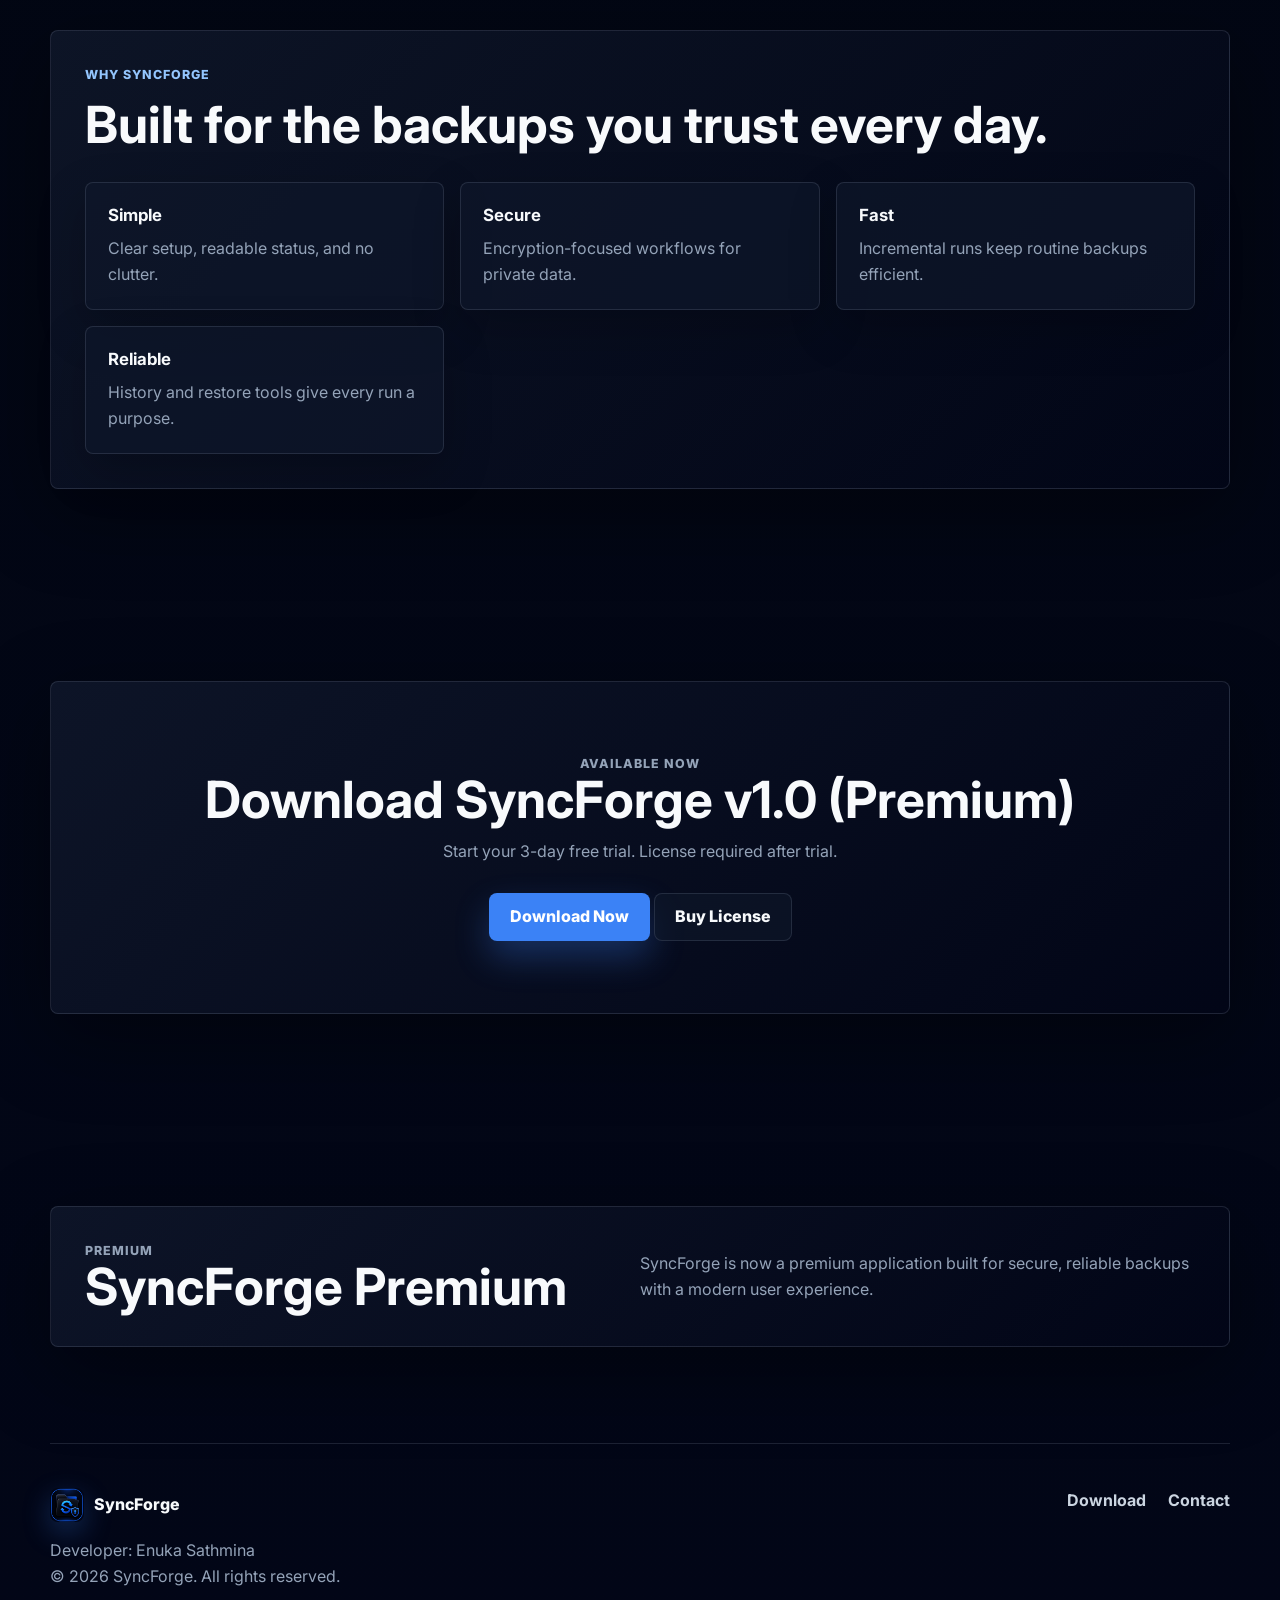
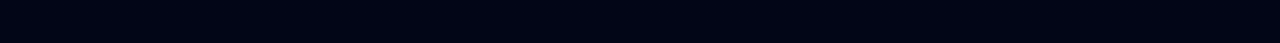
==== commit c118e62e: "Rename image file from Backup.png to backup.png" ====
--- a/index.html
+++ b/index.html
@@ -176,7 +176,7 @@
           <figcaption>Dashboard</figcaption>
         </figure>
         <figure class="screenshot-card reveal">
-          <img src="Backup.png" alt="SyncForge backup setup screenshot" data-placeholder="Backup setup">
+          <img src="backup.png" alt="SyncForge backup setup screenshot" data-placeholder="Backup setup">
           <figcaption>Backup setup</figcaption>
         </figure>
       </div>
